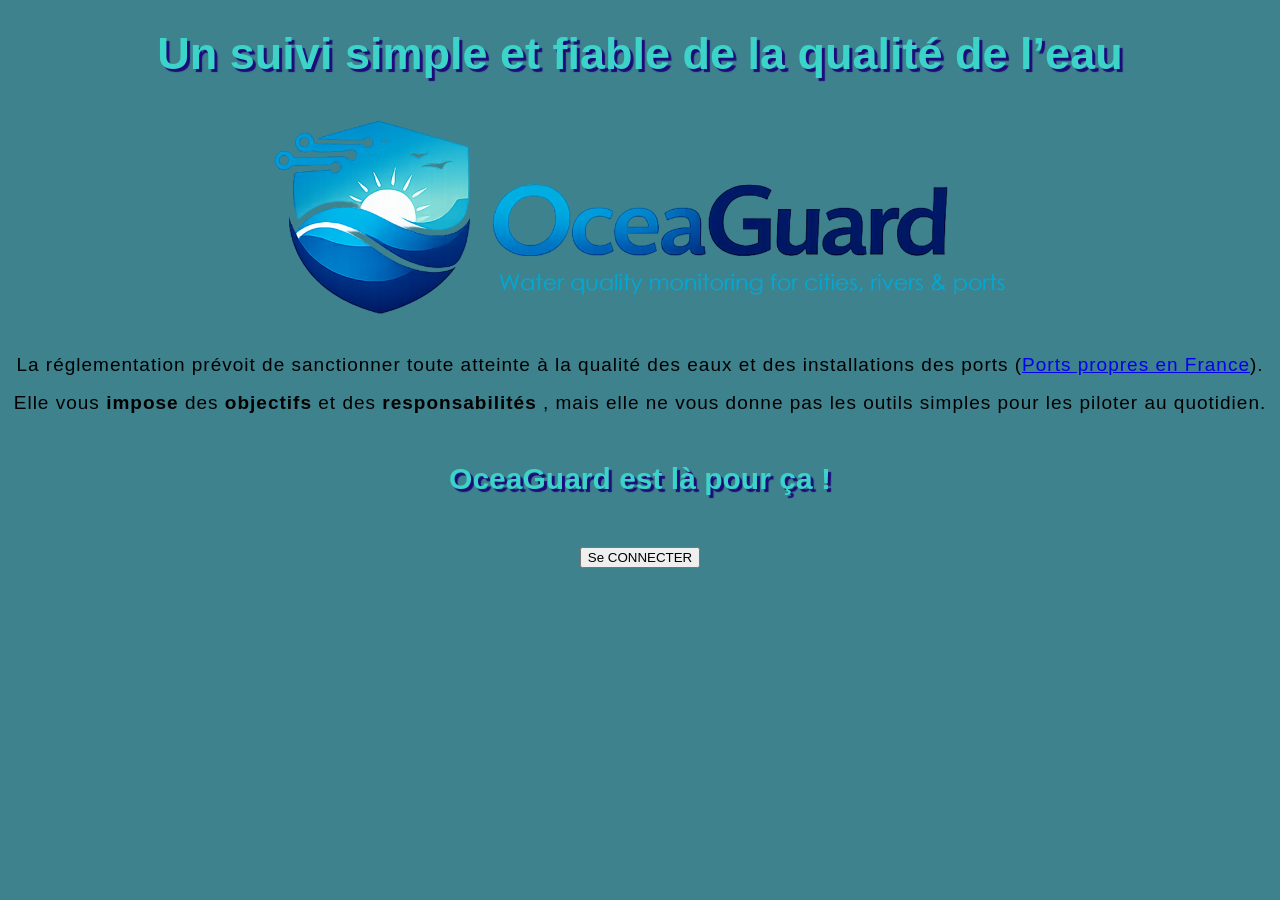
==== index.html @ 01d029f2 "Add files via upload" ====
<!doctype html>
<html lang="fr">
  <head>
    <link href="styles/style.css" rel="stylesheet" />
    <meta charset="utf-8" />
    <meta name="viewport" content="width=device-width" />
    <title>OCEAGuard — Surveillance de la qualité de l'eau</title>
    <link rel="preconnect" href="https://fonts.googleapis.com" />
    <link rel="preconnect" href="https://fonts.gstatic.com" crossorigin />
    <link
        href="https://fonts.googleapis.com/css2?family=Roboto:ital,wght@0,100..900;1,100..900&display=swap"
        rel="stylesheet" />

    <script async src="scripts/main.js"></script>

  </head>
    
  <body>
    <h1>Un suivi simple et fiable de la qualité de l’eau</h1>
    <img src="images/Logo Titre OceaGuard.png" alt="affichage du logo de OCEAGuard" />
    <p>La réglementation prévoit de sanctionner toute atteinte à la qualité des eaux et des installations des ports (<a href="https://www.mer.gouv.fr/ports-de-plaisance-maritimes">Ports propres en France</a>). 
        </p>
    <p>Elle vous <strong>impose</strong> des <strong>objectifs</strong> et des <strong>responsabilités</strong> , mais elle ne vous donne pas les outils simples pour les piloter au quotidien. 
    </p>
    <h2>OceaGuard est là pour ça ! </h2>
    <p><button>Se CONNECTER</button></p>
    
 </body>




</html>
---- styles/style.css ----
html {
  /* px signifie "pixels". La taille de police de base est maintenant de 10
     pixels de haut */
  font-size: 10px;
  /* Remplacez EMPLACEMENT par la valeur de la propriété font-family obtenue
     depuis Google Fonts */
  font-family: "Montserrat", sans-serif;
 
  h1 {
  font-size: 45px;
  text-align: center;
    }

 
p,
li {
  font-size: 19px;
  line-height: 1;
  text-align: center;
  letter-spacing: 1px;
}

g {
  font-size: 21px;
  font-weight: bold;
}

  background-color: rgb(62 130 142);



h1 {
  margin: 0;
  padding: 20px 0;
  color: rgb(60 211 201);
  text-shadow: 3px 3px 1px rgb(29 11 122);
}

h2 {
  text-align: center;
  font-size: 30px;
    padding: 25px 0;
  color: rgb(60 211 201);
  text-shadow: 3px 3px 1px rgb(29 11 122);
}


img {
  display: block;
  margin: 0 auto;
  max-width: 60%;
}

}
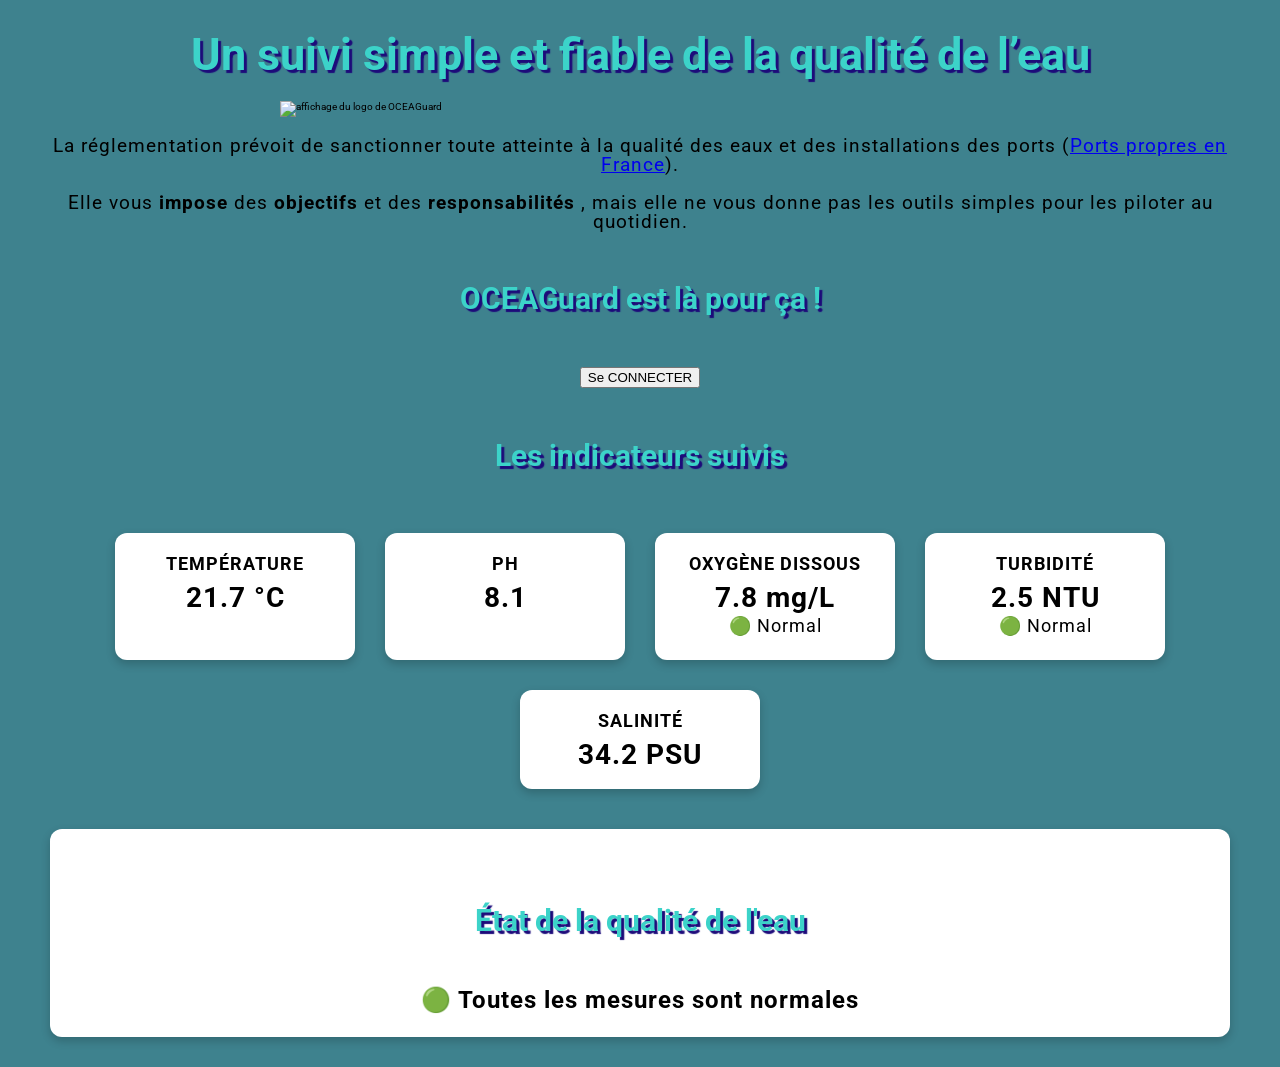
==== commit d8d1837a: "Add files via upload mise a jour du 18/08" ====
--- a/index.html
+++ b/index.html
@@ -11,21 +11,62 @@
         href="https://fonts.googleapis.com/css2?family=Roboto:ital,wght@0,100..900;1,100..900&display=swap"
         rel="stylesheet" />
 
-    <script async src="scripts/main.js"></script>
+    <script defer src="scripts/main.js"></script>
 
   </head>
     
   <body>
-    <h1>Un suivi simple et fiable de la qualité de l’eau</h1>
-    <img src="images/Logo Titre OceaGuard.png" alt="affichage du logo de OCEAGuard" />
-    <p>La réglementation prévoit de sanctionner toute atteinte à la qualité des eaux et des installations des ports (<a href="https://www.mer.gouv.fr/ports-de-plaisance-maritimes">Ports propres en France</a>). 
+    <div class="container">
+        <h1>Un suivi simple et fiable de la qualité de l’eau</h1>
+        <img src="images/Logo Titre OCEAGuard.png" alt="affichage du logo de OCEAGuard" />
+        <p>La réglementation prévoit de sanctionner toute atteinte à la qualité des eaux et des installations des ports (<a href="https://www.mer.gouv.fr/ports-de-plaisance-maritimes">Ports propres en France</a>). 
+            </p>
+        <p>Elle vous <strong>impose</strong> des <strong>objectifs</strong> et des <strong>responsabilités</strong> , mais elle ne vous donne pas les outils simples pour les piloter au quotidien. 
         </p>
-    <p>Elle vous <strong>impose</strong> des <strong>objectifs</strong> et des <strong>responsabilités</strong> , mais elle ne vous donne pas les outils simples pour les piloter au quotidien. 
-    </p>
-    <h2>OceaGuard est là pour ça ! </h2>
-    <p><button>Se CONNECTER</button></p>
-    
- </body>
+        <h2>OCEAGuard est là pour ça ! </h2>
+        <p><button id="login-button">Se CONNECTER</button></p>
+        
+        <h2>Les indicateurs suivis</h2>
+        
+        <div class="indicators">
+            <div class="indicator">
+            <h3>Température</h3>
+            <p id="temperature">18,4 °C</p>
+        </div>
+
+        <div class="indicator">
+            <h3>pH</h3>
+            <p id="ph">8,1</p>
+        </div>
+
+        <div class="indicator">
+            <h3>Oxygène dissous</h3>
+            <p id="oxygen">7,8 mg/L</p>
+            <p id="oxygen-status" class="indicator-status"></p>
+        </div>
+
+        <div class="indicator">
+            <h3>Turbidité</h3>
+            <p id="turbidity">2,4 NTU</p>
+            <p id="turbidity-status" class="indicator-status"></p>
+        </div>
+
+        <div class="indicator">
+            <h3>Salinité</h3>
+            <p id="salinity">34,2 PSU</p>
+        </div>
+         
+    </div>
+
+    <div class="status">
+            <h2>État de la qualité de l'eau</h2>
+            <p class="status-message">✓ Toutes les mesures sont normales</p>
+    </div>
+
+    </div>
+
+
+</body>
 
 
 
--- a/styles/style.css
+++ b/styles/style.css
@@ -1,54 +1,131 @@
 html {
-  /* px signifie "pixels". La taille de police de base est maintenant de 10
-     pixels de haut */
-  font-size: 10px;
-  /* Remplacez EMPLACEMENT par la valeur de la propriété font-family obtenue
-     depuis Google Fonts */
-  font-family: "Montserrat", sans-serif;
- 
-  h1 {
-  font-size: 45px;
-  text-align: center;
-    }
-
- 
-p,
-li {
-  font-size: 19px;
-  line-height: 1;
-  text-align: center;
-  letter-spacing: 1px;
+    font-size: 10px;
+    font-family: "Roboto", sans-serif;
 }
 
-g {
-  font-size: 21px;
-  font-weight: bold;
+body {
+    background-color: rgb(62 130 142);
 }
 
-  background-color: rgb(62 130 142);
-
-
+.container {
+    max-width: 1200px;
+    margin: 0 auto;
+    padding: 0 20px;
+}
 
 h1 {
-  margin: 0;
-  padding: 20px 0;
-  color: rgb(60 211 201);
-  text-shadow: 3px 3px 1px rgb(29 11 122);
+    font-size: 45px;
+    text-align: center;
+    margin: 0;
+    padding: 20px 0;
+    color: rgb(60 211 201);
+    text-shadow: 3px 3px 1px rgb(29 11 122);
 }
 
 h2 {
-  text-align: center;
-  font-size: 30px;
+    text-align: center;
+    font-size: 30px;
     padding: 25px 0;
-  color: rgb(60 211 201);
-  text-shadow: 3px 3px 1px rgb(29 11 122);
+    color: rgb(60 211 201);
+    text-shadow: 3px 3px 1px rgb(29 11 122);
 }
 
+p,
+li {
+    font-size: 19px;
+    line-height: 1;
+    text-align: center;
+    letter-spacing: 1px;
+}
 
 img {
-  display: block;
-  margin: 0 auto;
-  max-width: 60%;
+    display: block;
+    margin: 0 auto;
+    max-width: 60%;
 }
 
+.fini {
+    color: darkseagreen;
+    text-decoration: line-through solid black 2px;
+}
+
+.indicators {
+    display: flex;
+    flex-wrap: wrap;
+    justify-content: center;
+    gap: 10px;
+}
+
+.indicator {
+    background-color: white;
+    padding: 20px;
+    margin: 10px;
+    text-align: center;
+    flex: 0 1 200px;
+    border-radius: 12px;
+    box-shadow: 0 4px 10px rgb(0 0 0 / 20%);
+}
+
+.indicator h3 {
+    font-size: 18px;
+    margin: 0 0 10px 0;
+    text-transform: uppercase;
+    letter-spacing: 1px;
+}
+
+.indicator p {
+    font-size: 28px;
+    font-weight: bold;
+    margin: 0;
+    text-align: center;
+}
+
+.indicator p.indicator-status {
+    font-size: 18px;
+    font-weight: normal;
+    margin: 5px 0;
+}
+
+.status {
+    background-color: white;
+    margin: 30px 10px;
+    padding: 25px;
+    text-align: center;
+    border-radius: 12px;
+    box-shadow: 0 4px 10px rgb(0 0 0 / 20%);
+}
+
+.status p {
+    font-size: 24px;
+    font-weight: bold;
+    margin: 10px 0 0 0;
+}
+
+.status-message {
+    font-size: 18px;
+    font-weight: bold;
+    margin: 10px 0 0 0;
+}
+
+@media (max-width: 600px) {
+
+    h1 {
+        font-size: 30px;
+    }
+
+    h2 {
+        font-size: 24px;
+    }
+
+    .indicator {
+        flex: 1 1 100%;
+    }
+
+    .indicator p {
+        font-size: 28px;
+    }
+
+    .indicator p.indicator-status {
+        font-size: 14px;
+    }
 }
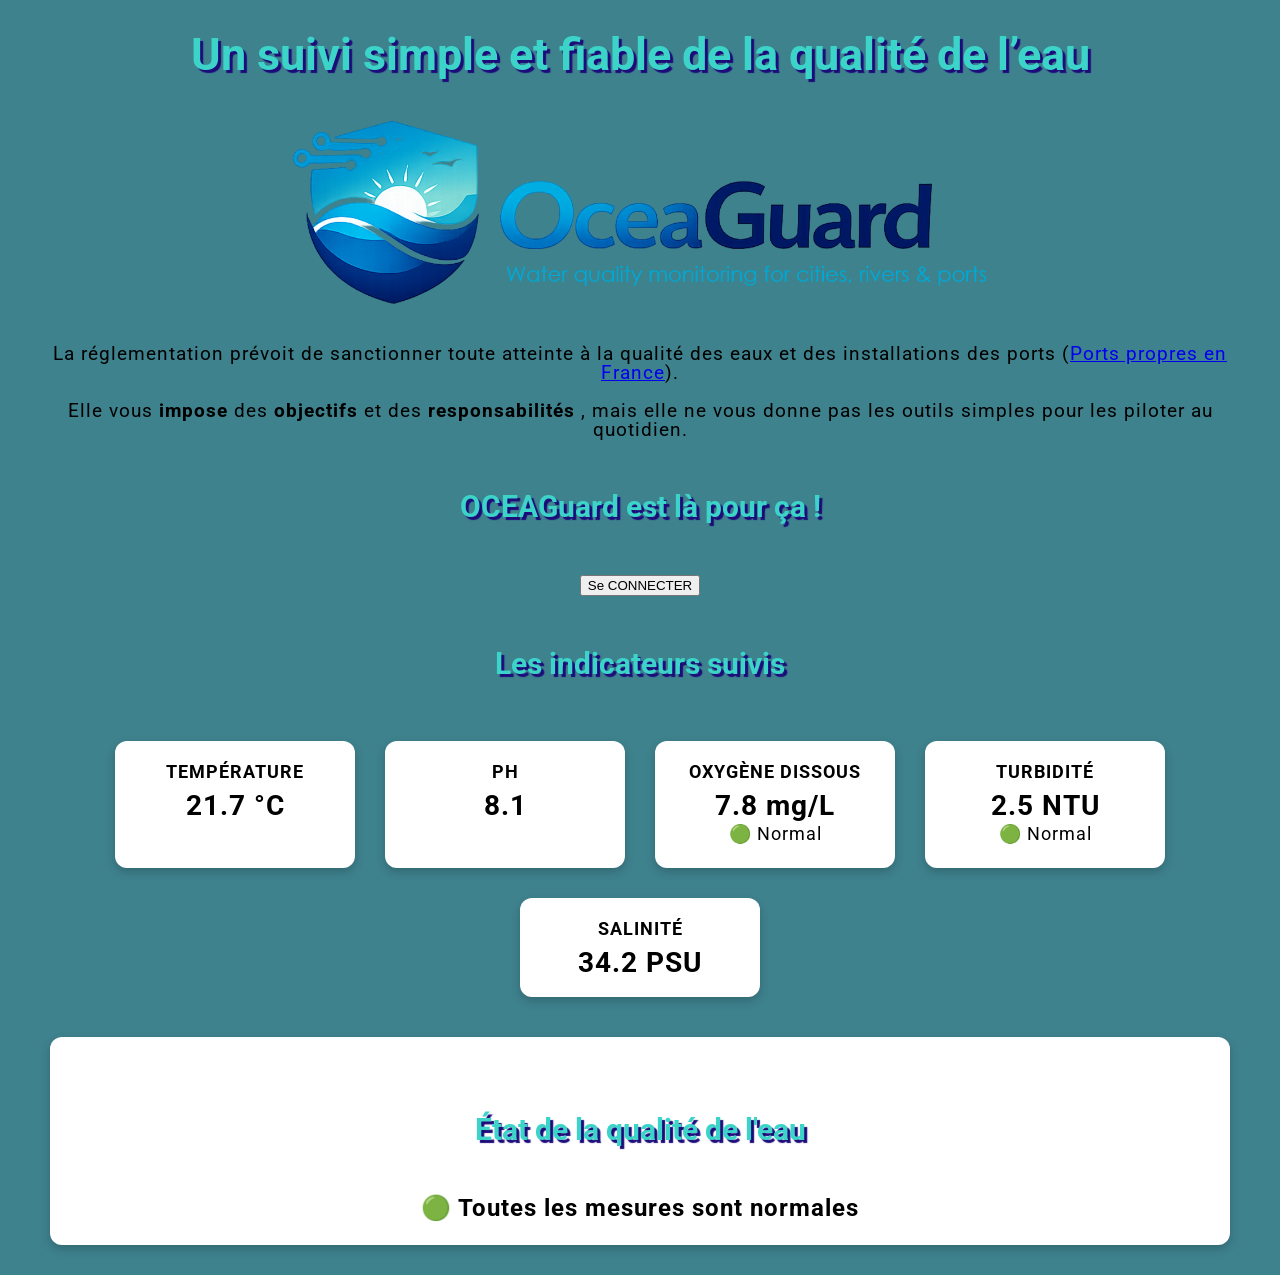
==== commit b16acc82: "Fix HTML formatting issues and update logo filename" ====
--- a/index.html
+++ b/index.html
@@ -18,7 +18,7 @@
   <body>
     <div class="container">
         <h1>Un suivi simple et fiable de la qualité de l’eau</h1>
-        <img src="images/Logo Titre OCEAGuard.png" alt="affichage du logo de OCEAGuard" />
+        <img src="images/Logo Titre OceaGuard.png" alt="affichage du logo de OCEAGuard" />
         <p>La réglementation prévoit de sanctionner toute atteinte à la qualité des eaux et des installations des ports (<a href="https://www.mer.gouv.fr/ports-de-plaisance-maritimes">Ports propres en France</a>). 
             </p>
         <p>Elle vous <strong>impose</strong> des <strong>objectifs</strong> et des <strong>responsabilités</strong> , mais elle ne vous donne pas les outils simples pour les piloter au quotidien. 
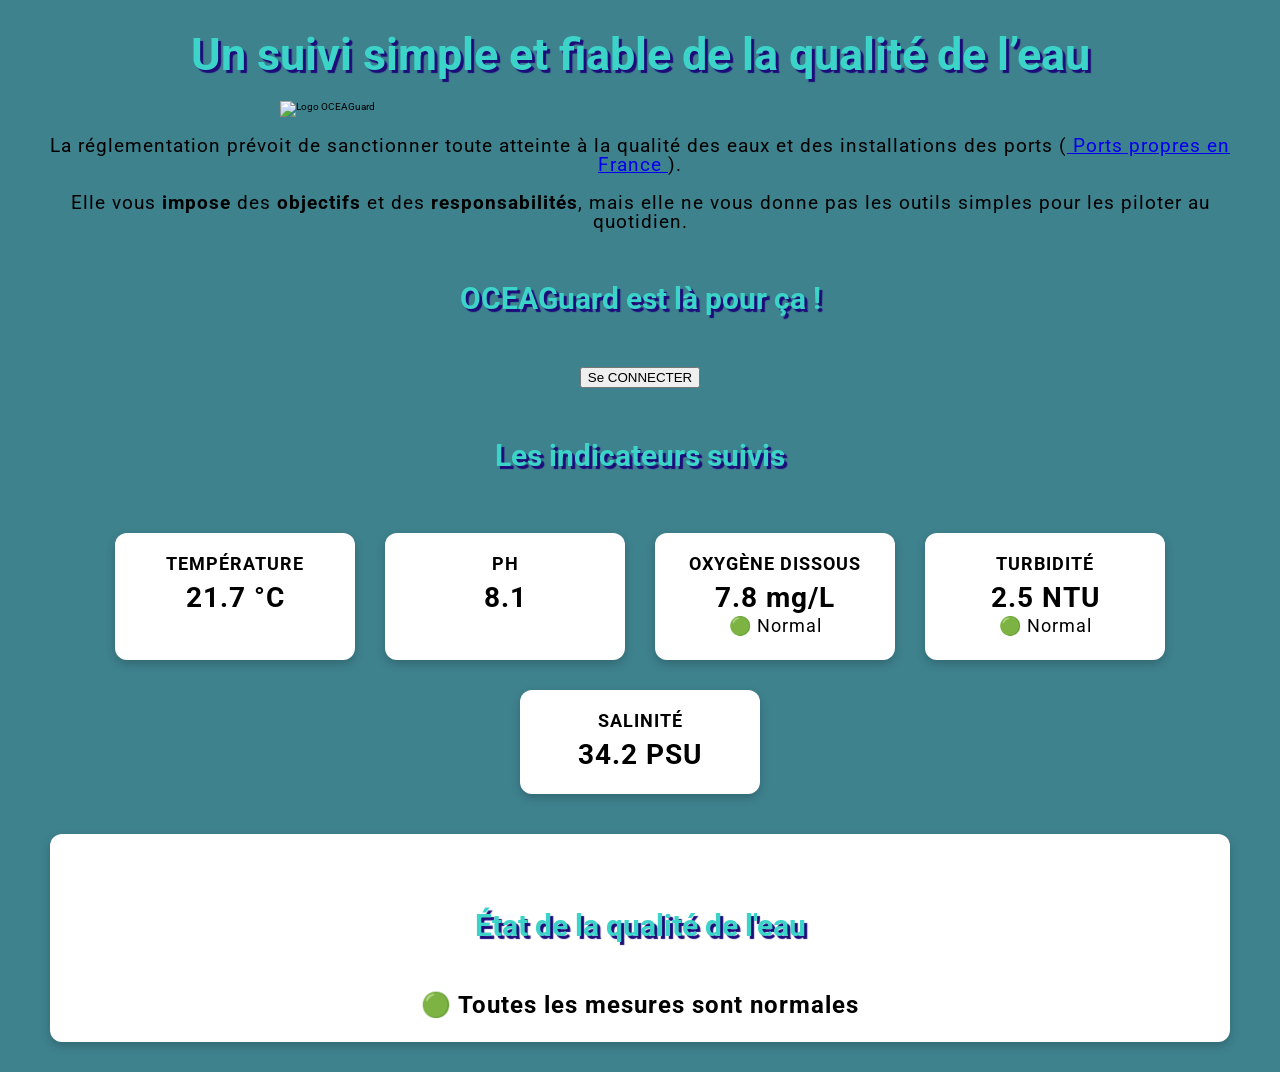
==== commit a74f76af: "Refactor index.html and correct status message Updated HTML structure and fixed status message displ" ====
--- a/index.html
+++ b/index.html
@@ -1,74 +1,135 @@
 <!doctype html>
 <html lang="fr">
-  <head>
+
+<head>
     <link href="styles/style.css" rel="stylesheet" />
+
     <meta charset="utf-8" />
     <meta name="viewport" content="width=device-width" />
+
     <title>OCEAGuard — Surveillance de la qualité de l'eau</title>
+
     <link rel="preconnect" href="https://fonts.googleapis.com" />
     <link rel="preconnect" href="https://fonts.gstatic.com" crossorigin />
+
     <link
         href="https://fonts.googleapis.com/css2?family=Roboto:ital,wght@0,100..900;1,100..900&display=swap"
         rel="stylesheet" />
 
     <script defer src="scripts/main.js"></script>
+</head>
 
-  </head>
-    
-  <body>
+<body>
+
     <div class="container">
+
+       
         <h1>Un suivi simple et fiable de la qualité de l’eau</h1>
-        <img src="images/Logo Titre OceaGuard.png" alt="affichage du logo de OCEAGuard" />
-        <p>La réglementation prévoit de sanctionner toute atteinte à la qualité des eaux et des installations des ports (<a href="https://www.mer.gouv.fr/ports-de-plaisance-maritimes">Ports propres en France</a>). 
-            </p>
-        <p>Elle vous <strong>impose</strong> des <strong>objectifs</strong> et des <strong>responsabilités</strong> , mais elle ne vous donne pas les outils simples pour les piloter au quotidien. 
+
+                <img
+            src="images/Logo Titre OCEAGuard.png"
+            alt="Logo OCEAGuard"
+        />
+ 
+        <p>
+            La réglementation prévoit de sanctionner toute atteinte à la qualité
+            des eaux et des installations des ports
+            (<a href="https://www.mer.gouv.fr/ports-de-plaisance-maritimes">
+                Ports propres en France
+            </a>).
         </p>
-        <h2>OCEAGuard est là pour ça ! </h2>
-        <p><button id="login-button">Se CONNECTER</button></p>
-        
+
+        <p>
+            Elle vous <strong>impose</strong> des <strong>objectifs</strong> et des
+            <strong>responsabilités</strong>, mais elle ne vous donne pas les outils
+            simples pour les piloter au quotidien.
+        </p>
+
+        <h2>OCEAGuard est là pour ça !</h2>
+
+        <p>
+            <button id="login-button">Se CONNECTER</button>
+        </p>
+
+
         <h2>Les indicateurs suivis</h2>
-        
+
+
+        <!-- CONTENEUR DES 5 INDICATEURS -->
+
         <div class="indicators">
+
+            <!-- TEMPÉRATURE -->
+
             <div class="indicator">
-            <h3>Température</h3>
-            <p id="temperature">18,4 °C</p>
+                <h3>Température</h3>
+
+                <p id="temperature">18,4 °C</p>
+
+                <p id="temperature-status" class="indicator-status"></p>
+            </div>
+
+
+            <!-- PH -->
+
+            <div class="indicator">
+                <h3>pH</h3>
+
+                <p id="ph">8,1</p>
+
+                <p id="ph-status" class="indicator-status"></p>
+            </div>
+
+
+            <!-- OXYGÈNE -->
+
+            <div class="indicator">
+                <h3>Oxygène dissous</h3>
+
+                <p id="oxygen">7,8 mg/L</p>
+
+                <p id="oxygen-status" class="indicator-status"></p>
+            </div>
+
+
+            <!-- TURBIDITÉ -->
+
+            <div class="indicator">
+                <h3>Turbidité</h3>
+
+                <p id="turbidity">2,4 NTU</p>
+
+                <p id="turbidity-status" class="indicator-status"></p>
+            </div>
+
+
+            <!-- SALINITÉ -->
+
+            <div class="indicator">
+                <h3>Salinité</h3>
+
+                <p id="salinity">34,2 PSU</p>
+
+                <p id="salinity-status" class="indicator-status"></p>
+            </div>
+
         </div>
 
-        <div class="indicator">
-            <h3>pH</h3>
-            <p id="ph">8,1</p>
+
+        <!-- ÉTAT GLOBAL DE LA QUALITÉ DE L'EAU -->
+
+        <div class="status">
+
+            <h2>État de la qualité de l'eau</h2>
+
+            <p class="status-message">
+                ✓ ERREUR - DEVRAIT PAS AFFICHER QUE TOUT EST NORMAL
+            </p>
+
         </div>
-
-        <div class="indicator">
-            <h3>Oxygène dissous</h3>
-            <p id="oxygen">7,8 mg/L</p>
-            <p id="oxygen-status" class="indicator-status"></p>
-        </div>
-
-        <div class="indicator">
-            <h3>Turbidité</h3>
-            <p id="turbidity">2,4 NTU</p>
-            <p id="turbidity-status" class="indicator-status"></p>
-        </div>
-
-        <div class="indicator">
-            <h3>Salinité</h3>
-            <p id="salinity">34,2 PSU</p>
-        </div>
-         
-    </div>
-
-    <div class="status">
-            <h2>État de la qualité de l'eau</h2>
-            <p class="status-message">✓ Toutes les mesures sont normales</p>
-    </div>
 
     </div>
 
-
 </body>
 
-
-
-
 </html>
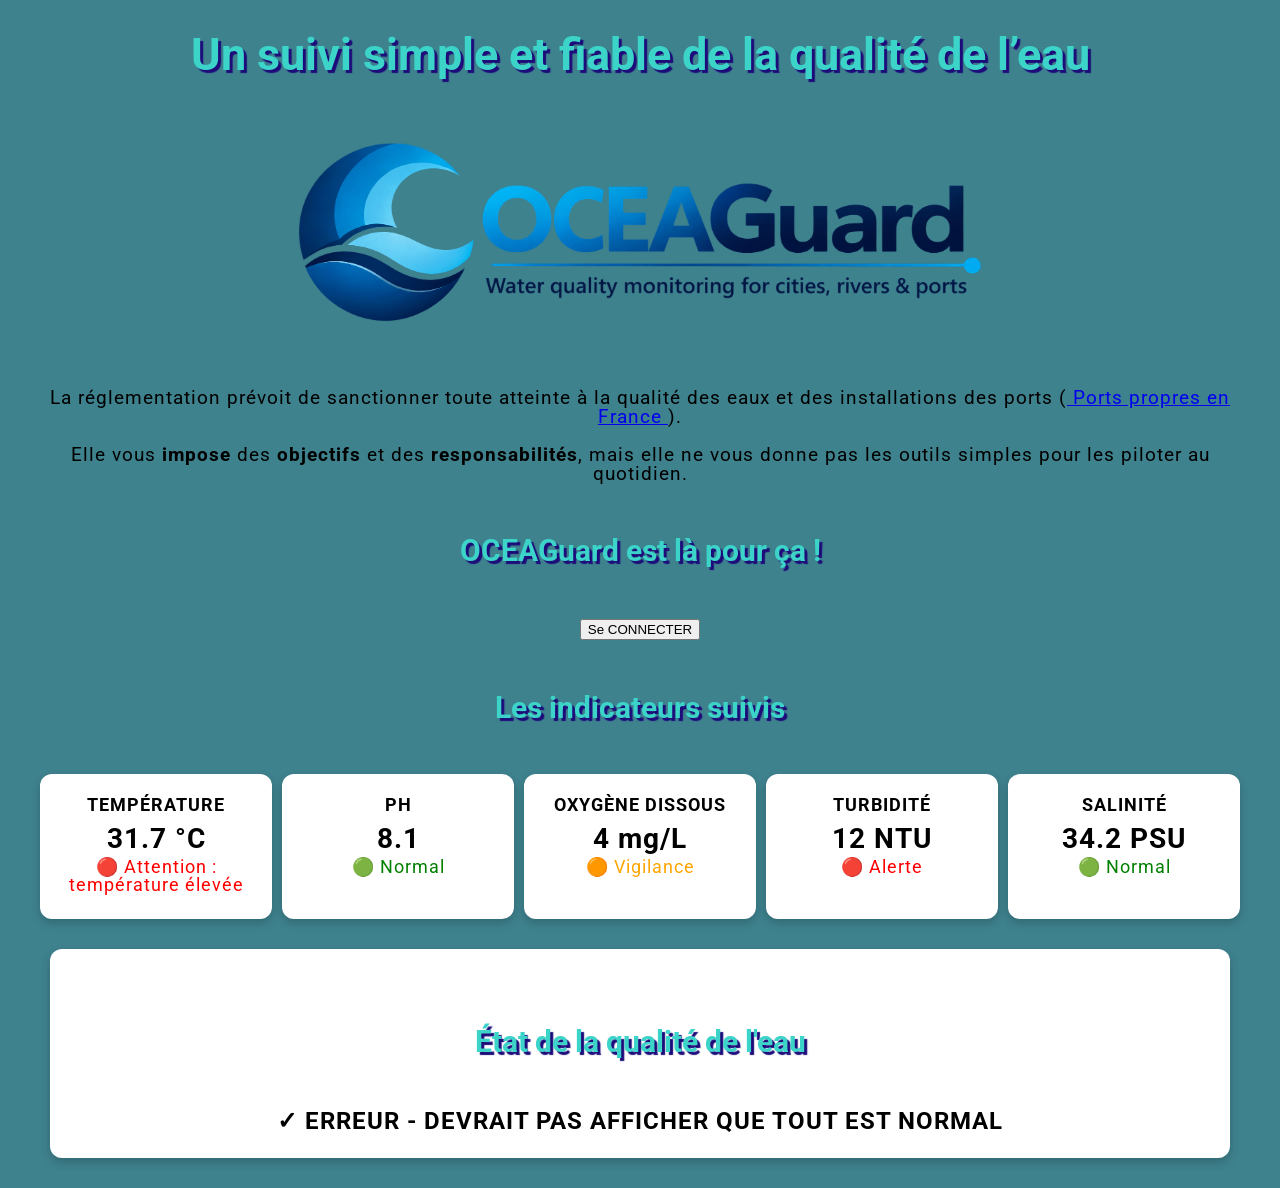
==== commit 3da9d1cf: "Update index.html" ====
--- a/index.html
+++ b/index.html
@@ -27,7 +27,7 @@
         <h1>Un suivi simple et fiable de la qualité de l’eau</h1>
 
                 <img
-            src="images/Logo Titre OCEAGuard.png"
+            src="images/Logo Titre OceaGuard.png"
             alt="Logo OCEAGuard"
         />
  
--- a/styles/style.css
+++ b/styles/style.css
@@ -6,6 +6,7 @@
 body {
     background-color: rgb(62 130 142);
 }
+  
 
 .container {
     max-width: 1200px;
@@ -50,18 +51,16 @@
 }
 
 .indicators {
-    display: flex;
-    flex-wrap: wrap;
-    justify-content: center;
+    display: grid;
+    grid-template-columns: repeat(5, 1fr);
     gap: 10px;
 }
 
 .indicator {
     background-color: white;
     padding: 20px;
-    margin: 10px;
+    margin: 0;
     text-align: center;
-    flex: 0 1 200px;
     border-radius: 12px;
     box-shadow: 0 4px 10px rgb(0 0 0 / 20%);
 }
@@ -107,25 +106,22 @@
     margin: 10px 0 0 0;
 }
 
+.indicator-status.normal {
+    color: green;
+}
+
+.indicator-status.vigilance {
+    color: orange;
+}
+
+.indicator-status.alerte {
+    color: red;
+}
+
+
 @media (max-width: 600px) {
+    .indicators {
+        grid-template-columns: 1fr;
+    }
+}
 
-    h1 {
-        font-size: 30px;
-    }
-
-    h2 {
-        font-size: 24px;
-    }
-
-    .indicator {
-        flex: 1 1 100%;
-    }
-
-    .indicator p {
-        font-size: 28px;
-    }
-
-    .indicator p.indicator-status {
-        font-size: 14px;
-    }
-}
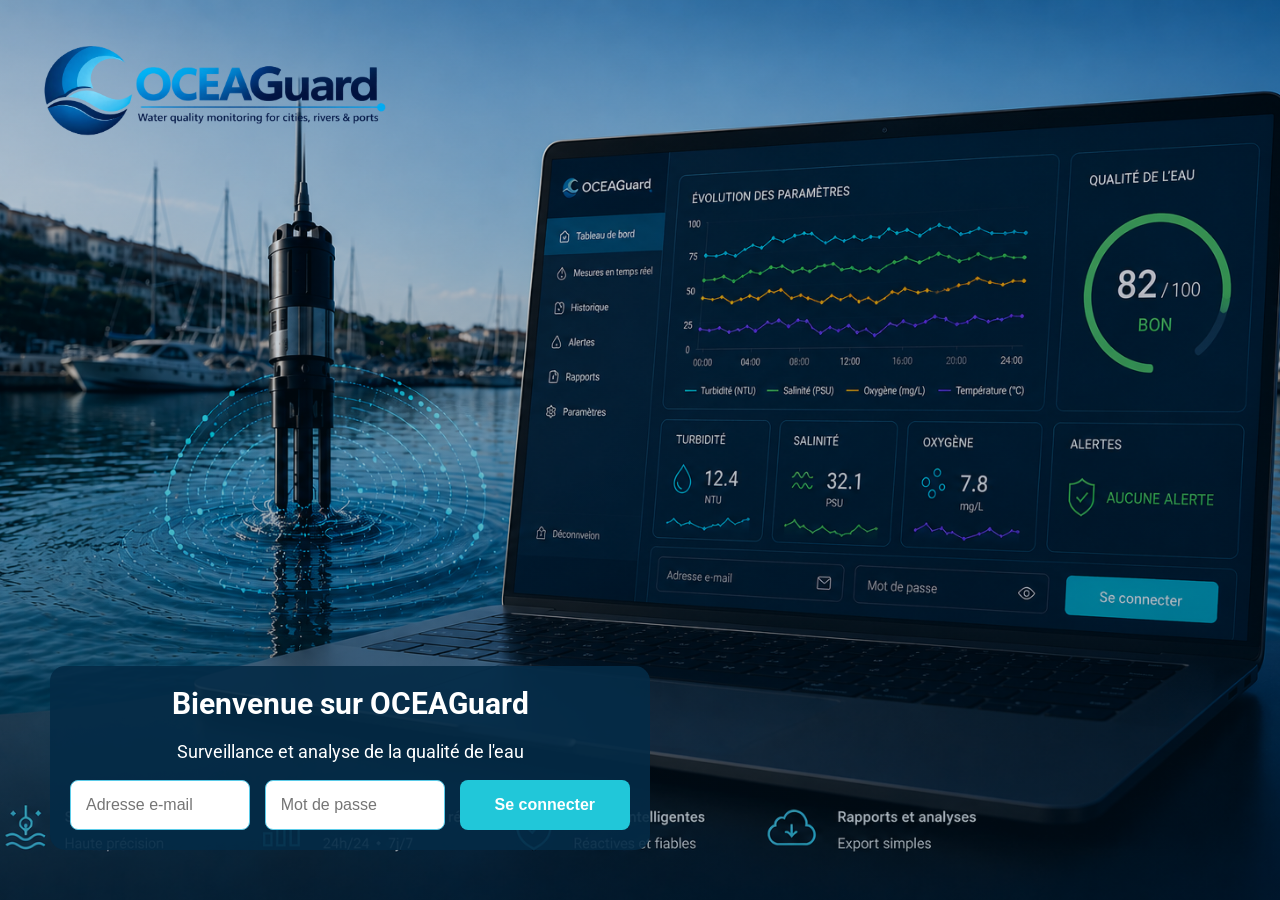
==== commit fb65b9d7: "mise a jour Oceaguard mise a jour Oceaguard du 21/08/2026" ====
--- a/index.html
+++ b/index.html
@@ -2,134 +2,82 @@
 <html lang="fr">
 
 <head>
-    <link href="styles/style.css" rel="stylesheet" />
+    <meta charset="utf-8" />
+    <meta name="viewport" content="width=device-width, initial-scale=1" />
 
-    <meta charset="utf-8" />
-    <meta name="viewport" content="width=device-width" />
-
-    <title>OCEAGuard — Surveillance de la qualité de l'eau</title>
+    <title>OCEAGuard — Connexion</title>
 
     <link rel="preconnect" href="https://fonts.googleapis.com" />
     <link rel="preconnect" href="https://fonts.gstatic.com" crossorigin />
 
     <link
-        href="https://fonts.googleapis.com/css2?family=Roboto:ital,wght@0,100..900;1,100..900&display=swap"
-        rel="stylesheet" />
+        href="https://fonts.googleapis.com/css2?family=Roboto:wght@400;500;700&display=swap"
+        rel="stylesheet"
+    />
 
-    <script defer src="scripts/main.js"></script>
+    <link href="styles/login.css" rel="stylesheet" />
 </head>
 
 <body>
 
-    <div class="container">
+    <main class="login-page">
 
-       
-        <h1>Un suivi simple et fiable de la qualité de l’eau</h1>
+        <div class="login-box">
 
-                <img
-            src="images/Logo Titre OceaGuard.png"
-            alt="Logo OCEAGuard"
-        />
- 
-        <p>
-            La réglementation prévoit de sanctionner toute atteinte à la qualité
-            des eaux et des installations des ports
-            (<a href="https://www.mer.gouv.fr/ports-de-plaisance-maritimes">
-                Ports propres en France
-            </a>).
-        </p>
+            <h1>Bienvenue sur OCEAGuard</h1>
 
-        <p>
-            Elle vous <strong>impose</strong> des <strong>objectifs</strong> et des
-            <strong>responsabilités</strong>, mais elle ne vous donne pas les outils
-            simples pour les piloter au quotidien.
-        </p>
+            <p class="login-subtitle">
+                Surveillance et analyse de la qualité de l'eau
+            </p>
 
-        <h2>OCEAGuard est là pour ça !</h2>
+            <form id="login-form">
 
-        <p>
-            <button id="login-button">Se CONNECTER</button>
-        </p>
+                <div class="login-fields">
 
+                    <input
+                        type="email"
+                        id="email"
+                        placeholder="Adresse e-mail"
+                    />
 
-        <h2>Les indicateurs suivis</h2>
+                    <input
+                        type="password"
+                        id="password"
+                        placeholder="Mot de passe"
+                    />
 
+                    <button type="submit">
+                        Se connecter
+                    </button>
 
-        <!-- CONTENEUR DES 5 INDICATEURS -->
+                </div>
 
-        <div class="indicators">
-
-            <!-- TEMPÉRATURE -->
-
-            <div class="indicator">
-                <h3>Température</h3>
-
-                <p id="temperature">18,4 °C</p>
-
-                <p id="temperature-status" class="indicator-status"></p>
-            </div>
-
-
-            <!-- PH -->
-
-            <div class="indicator">
-                <h3>pH</h3>
-
-                <p id="ph">8,1</p>
-
-                <p id="ph-status" class="indicator-status"></p>
-            </div>
-
-
-            <!-- OXYGÈNE -->
-
-            <div class="indicator">
-                <h3>Oxygène dissous</h3>
-
-                <p id="oxygen">7,8 mg/L</p>
-
-                <p id="oxygen-status" class="indicator-status"></p>
-            </div>
-
-
-            <!-- TURBIDITÉ -->
-
-            <div class="indicator">
-                <h3>Turbidité</h3>
-
-                <p id="turbidity">2,4 NTU</p>
-
-                <p id="turbidity-status" class="indicator-status"></p>
-            </div>
-
-
-            <!-- SALINITÉ -->
-
-            <div class="indicator">
-                <h3>Salinité</h3>
-
-                <p id="salinity">34,2 PSU</p>
-
-                <p id="salinity-status" class="indicator-status"></p>
-            </div>
+            </form>
 
         </div>
 
+    </main>
 
-        <!-- ÉTAT GLOBAL DE LA QUALITÉ DE L'EAU -->
+    <img
+    class="login-logo"
+    src="images/Logo Titre OceaGuard.png"
+    alt="OCEAGuard"
+/>
 
-        <div class="status">
+    <script>
 
-            <h2>État de la qualité de l'eau</h2>
+        const loginForm = document.querySelector("#login-form");
 
-            <p class="status-message">
-                ✓ ERREUR - DEVRAIT PAS AFFICHER QUE TOUT EST NORMAL
-            </p>
+        loginForm.addEventListener("submit", function (event) {
 
-        </div>
+            event.preventDefault();
 
-    </div>
+            window.location.href = "dashboard.html";
+
+        });
+
+    </script>
 
 </body>
 
-</html>
+</html>
--- a/styles/login.css
+++ b/styles/login.css
@@ -0,0 +1,113 @@
+* {
+    box-sizing: border-box;
+}
+
+html,
+body {
+    margin: 0;
+    min-height: 100%;
+    font-family: "Roboto", sans-serif;
+}
+
+.login-page {
+    min-height: 100vh;
+    position: relative;
+
+    display: flex;
+    justify-content: flex-start;
+    align-items: flex-end;
+
+    padding: 50px;
+
+    background-image:
+        linear-gradient(
+            rgba(0, 30, 55, 0.15),
+            rgba(0, 30, 55, 0.35)
+        ),
+        url("../images/accueil-oceaguard.png");
+
+    background-size: cover;
+    background-position: center;
+}
+
+.login-logo {
+    position: absolute;
+    top: 25px;
+    left: 35px;
+
+    width: 360px;
+    max-width: 35vw;
+
+    height: auto;
+
+    z-index: 10;
+}
+
+.login-box {
+    width: 600px;
+    max-width: 95%;
+    padding: 20px;
+
+
+    background: rgba(4, 43, 70, 0.90);
+
+    border-radius: 15px;
+
+    color: white;
+
+    text-align: center;
+}
+
+.login-box h1 {
+    margin-top: 0;
+    font-size: 30px;
+}
+
+.login-subtitle {
+    font-size: 18px;
+}
+
+.login-fields {
+    display: flex;
+    gap: 15px;
+    width: 100%;
+}
+
+.login-fields input {
+    flex: 1 1 0;
+    min-width: 0;
+    padding: 15px;
+    border-radius: 8px;
+    border: 1px solid #5bcbe8;
+    font-size: 16px;
+}
+
+.login-fields button {
+    flex: 0 0 auto;
+    padding: 15px 35px;
+    border: none;
+    border-radius: 8px;
+    background-color: #21c7d9;
+    color: white;
+    font-size: 16px;
+    font-weight: bold;
+    cursor: pointer;
+}
+
+@media (max-width: 700px) {
+
+    .login-fields {
+        flex-direction: column;
+    }
+
+    .login-page {
+        padding: 20px;
+    }
+
+    .login-logo {
+    width: 230px;
+    max-width: 70vw;
+    top: 20px;
+    left: 20px;
+}
+}   
